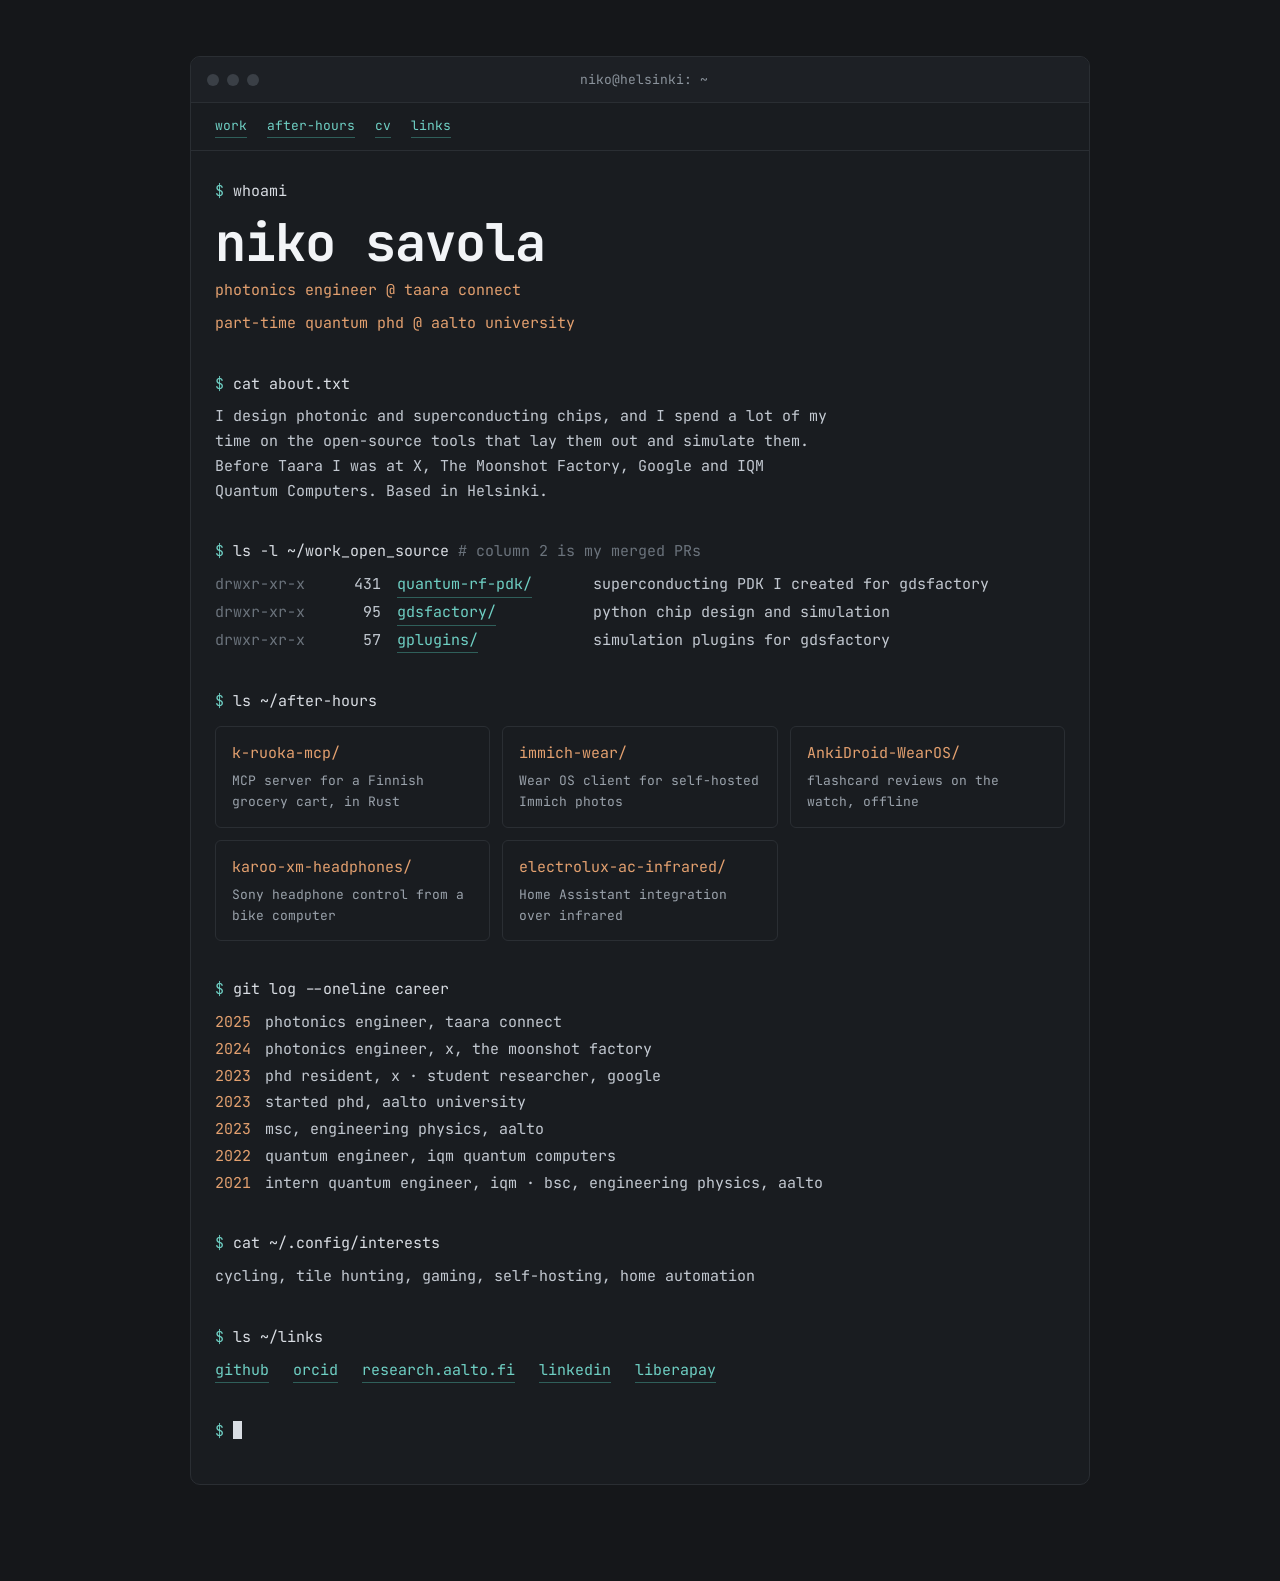
==== index.html @ ed04311d "Trim work list to top three open-source repos" ====
<!doctype html>
<html lang="en">
<head>
<meta charset="utf-8">
<meta name="viewport" content="width=device-width, initial-scale=1">
<title>Niko Savola</title>
<meta name="description" content="Photonics engineer at Taara Connect and part-time quantum PhD researcher at Aalto University. Open-source chip design tools, Wear OS apps and Home Assistant integrations.">
<meta name="theme-color" content="#15171a">
<link rel="preconnect" href="https://fonts.googleapis.com">
<link rel="preconnect" href="https://fonts.gstatic.com" crossorigin>
<link rel="stylesheet" href="https://fonts.googleapis.com/css2?family=JetBrains+Mono:wght@400;500;700&display=swap">
<style>
:root {
  --bg: #15171a; --window: #191c20; --bar: #1d2025; --line: #2a2e33;
  --fg: #d9dde3; --text: #c3c9d1; --head: #f2f4f7; --mute: #8b939c; --dim: #6b737c; --sub: #9aa2ab;
  --prompt: #6fd0c4; --dir: #e3a06f;
  color-scheme: dark;
}
* { box-sizing: border-box; }
body {
  margin: 0; background: var(--bg); color: var(--fg);
  font: 15px/1.65 "JetBrains Mono", ui-monospace, SFMono-Regular, Menlo, Consolas, monospace;
  padding: 56px max(16px, env(safe-area-inset-right)) 96px max(16px, env(safe-area-inset-left));
}
a { color: var(--prompt); text-decoration: none; border-bottom: 1px solid #2f5f5a; }
a:hover { color: #a6ece3; border-bottom-color: var(--prompt); }
a:focus-visible { outline: 2px solid var(--prompt); outline-offset: 2px; }
.window { max-width: 900px; margin: 0 auto; border: 1px solid var(--line); border-radius: 10px; overflow: hidden; background: var(--window); }
.titlebar { display: flex; align-items: center; gap: 8px; padding: 12px 16px; border-bottom: 1px solid var(--line); background: var(--bar); }
.dot { width: 12px; height: 12px; border-radius: 50%; background: #3a3f46; }
.titlebar span:last-child { flex: 1; text-align: center; color: var(--mute); font-size: 13px; margin-right: 52px; }
nav { display: flex; flex-wrap: wrap; gap: 4px 20px; padding: 12px 24px; border-bottom: 1px solid var(--line); font-size: 13px; }
main { padding: 28px 24px 40px; display: flex; flex-direction: column; gap: 36px; }
section { display: flex; flex-direction: column; gap: 8px; }
.ps { color: var(--prompt); }
.comment { color: var(--dim); }
h1 { margin: 4px 0 0; font-size: clamp(36px, 8vw, 52px); line-height: 1.05; font-weight: 700; letter-spacing: -0.02em; color: var(--head); }
.role { color: var(--dir); }
p { margin: 0; max-width: 68ch; color: var(--text); }
.scroll { overflow-x: auto; }
.ls-l { display: grid; grid-template-columns: 110px 40px 180px minmax(240px, 1fr); column-gap: 16px; row-gap: 2px; min-width: 620px; color: var(--text); }
.ls-l .perm { color: var(--dim); }
.ls-l .n { text-align: right; }
.ls-l a { justify-self: start; }
.cards { display: grid; grid-template-columns: repeat(auto-fill, minmax(250px, 1fr)); gap: 12px; margin-top: 4px; }
.cards a { display: flex; flex-direction: column; gap: 4px; padding: 14px 16px; border: 1px solid var(--line); border-radius: 6px; color: var(--fg); }
.cards a:hover { border-color: #3d4a4a; background: #1c2024; }
.cards b { font-weight: 400; color: var(--dir); }
.cards small { font-size: 13px; color: var(--sub); }
.log { display: flex; flex-direction: column; gap: 2px; color: var(--text); }
.log span { color: var(--dir); margin-right: 1.5ch; }
.links { display: flex; flex-wrap: wrap; gap: 8px 24px; }
.cursor { display: inline-block; width: 9px; height: 18px; background: var(--fg); vertical-align: -3px; animation: blink 1.1s steps(1) infinite; }
@keyframes blink { 50% { opacity: 0; } }
@media (prefers-reduced-motion: reduce) { .cursor { animation: none; } }
@media (max-width: 520px) { body { padding-top: 16px; } main { padding: 20px 16px 32px; } nav { padding: 12px 16px; } }
</style>
</head>
<body>
<div class="window">
  <div class="titlebar"><span class="dot"></span><span class="dot"></span><span class="dot"></span><span>niko@helsinki: ~</span></div>
  <nav aria-label="Sections"><a href="#work">work</a><a href="#after-hours">after-hours</a><a href="#cv">cv</a><a href="#links">links</a></nav>
  <main>
    <section>
      <div><span class="ps">$</span> whoami</div>
      <h1>niko savola</h1>
      <div class="role">photonics engineer @ taara connect</div>
      <div class="role">part-time quantum phd @ aalto university</div>
    </section>

    <section>
      <div><span class="ps">$</span> cat about.txt</div>
      <p>I design photonic and superconducting chips, and I spend a lot of my time on the open-source tools that lay them out and simulate them. Before Taara I was at X, The Moonshot Factory, Google and IQM Quantum Computers. Based in Helsinki.</p>
    </section>

    <section id="work">
      <div><span class="ps">$</span> ls -l ~/work_open_source <span class="comment"># column 2 is my merged PRs</span></div>
      <div class="scroll">
        <div class="ls-l">
          <span class="perm">drwxr-xr-x</span><span class="n">431</span><a href="https://github.com/gdsfactory/quantum-rf-pdk">quantum-rf-pdk/</a><span>superconducting PDK I created for gdsfactory</span>
          <span class="perm">drwxr-xr-x</span><span class="n">95</span><a href="https://github.com/gdsfactory/gdsfactory">gdsfactory/</a><span>python chip design and simulation</span>
          <span class="perm">drwxr-xr-x</span><span class="n">57</span><a href="https://github.com/gdsfactory/gplugins">gplugins/</a><span>simulation plugins for gdsfactory</span>
        </div>
      </div>
    </section>

    <section id="after-hours">
      <div><span class="ps">$</span> ls ~/after-hours</div>
      <div class="cards">
        <a href="https://github.com/nikosavola/k-ruoka-mcp"><b>k-ruoka-mcp/</b><small>MCP server for a Finnish grocery cart, in Rust</small></a>
        <a href="https://github.com/nikosavola/immich-wear"><b>immich-wear/</b><small>Wear OS client for self-hosted Immich photos</small></a>
        <a href="https://github.com/nikosavola/AnkiDroid-WearOS"><b>AnkiDroid-WearOS/</b><small>flashcard reviews on the watch, offline</small></a>
        <a href="https://github.com/nikosavola/karoo-xm-headphones"><b>karoo-xm-headphones/</b><small>Sony headphone control from a bike computer</small></a>
        <a href="https://github.com/nikosavola/electrolux-ac-infrared"><b>electrolux-ac-infrared/</b><small>Home Assistant integration over infrared</small></a>
      </div>
    </section>

    <section id="cv">
      <div><span class="ps">$</span> git log --oneline career</div>
      <div class="log">
        <div><span>2025</span>photonics engineer, taara connect</div>
        <div><span>2024</span>photonics engineer, x, the moonshot factory</div>
        <div><span>2023</span>phd resident, x · student researcher, google</div>
        <div><span>2023</span>started phd, aalto university</div>
        <div><span>2023</span>msc, engineering physics, aalto</div>
        <div><span>2022</span>quantum engineer, iqm quantum computers</div>
        <div><span>2021</span>intern quantum engineer, iqm · bsc, engineering physics, aalto</div>
      </div>
    </section>

    <section>
      <div><span class="ps">$</span> cat ~/.config/interests</div>
      <p>cycling, tile hunting, gaming, self-hosting, home automation</p>
    </section>

    <section id="links">
      <div><span class="ps">$</span> ls ~/links</div>
      <div class="links">
        <a href="https://github.com/nikosavola">github</a>
        <a href="https://orcid.org/0000-0002-8036-4984">orcid</a>
        <a href="https://research.aalto.fi/en/persons/niko-savola/">research.aalto.fi</a>
        <a href="https://linkedin.com/in/nikosavola">linkedin</a>
        <a href="https://liberapay.com/nikosavola">liberapay</a>
      </div>
    </section>

    <div><span class="ps">$</span> <span class="cursor" aria-hidden="true"></span></div>
  </main>
</div>
</body>
</html>
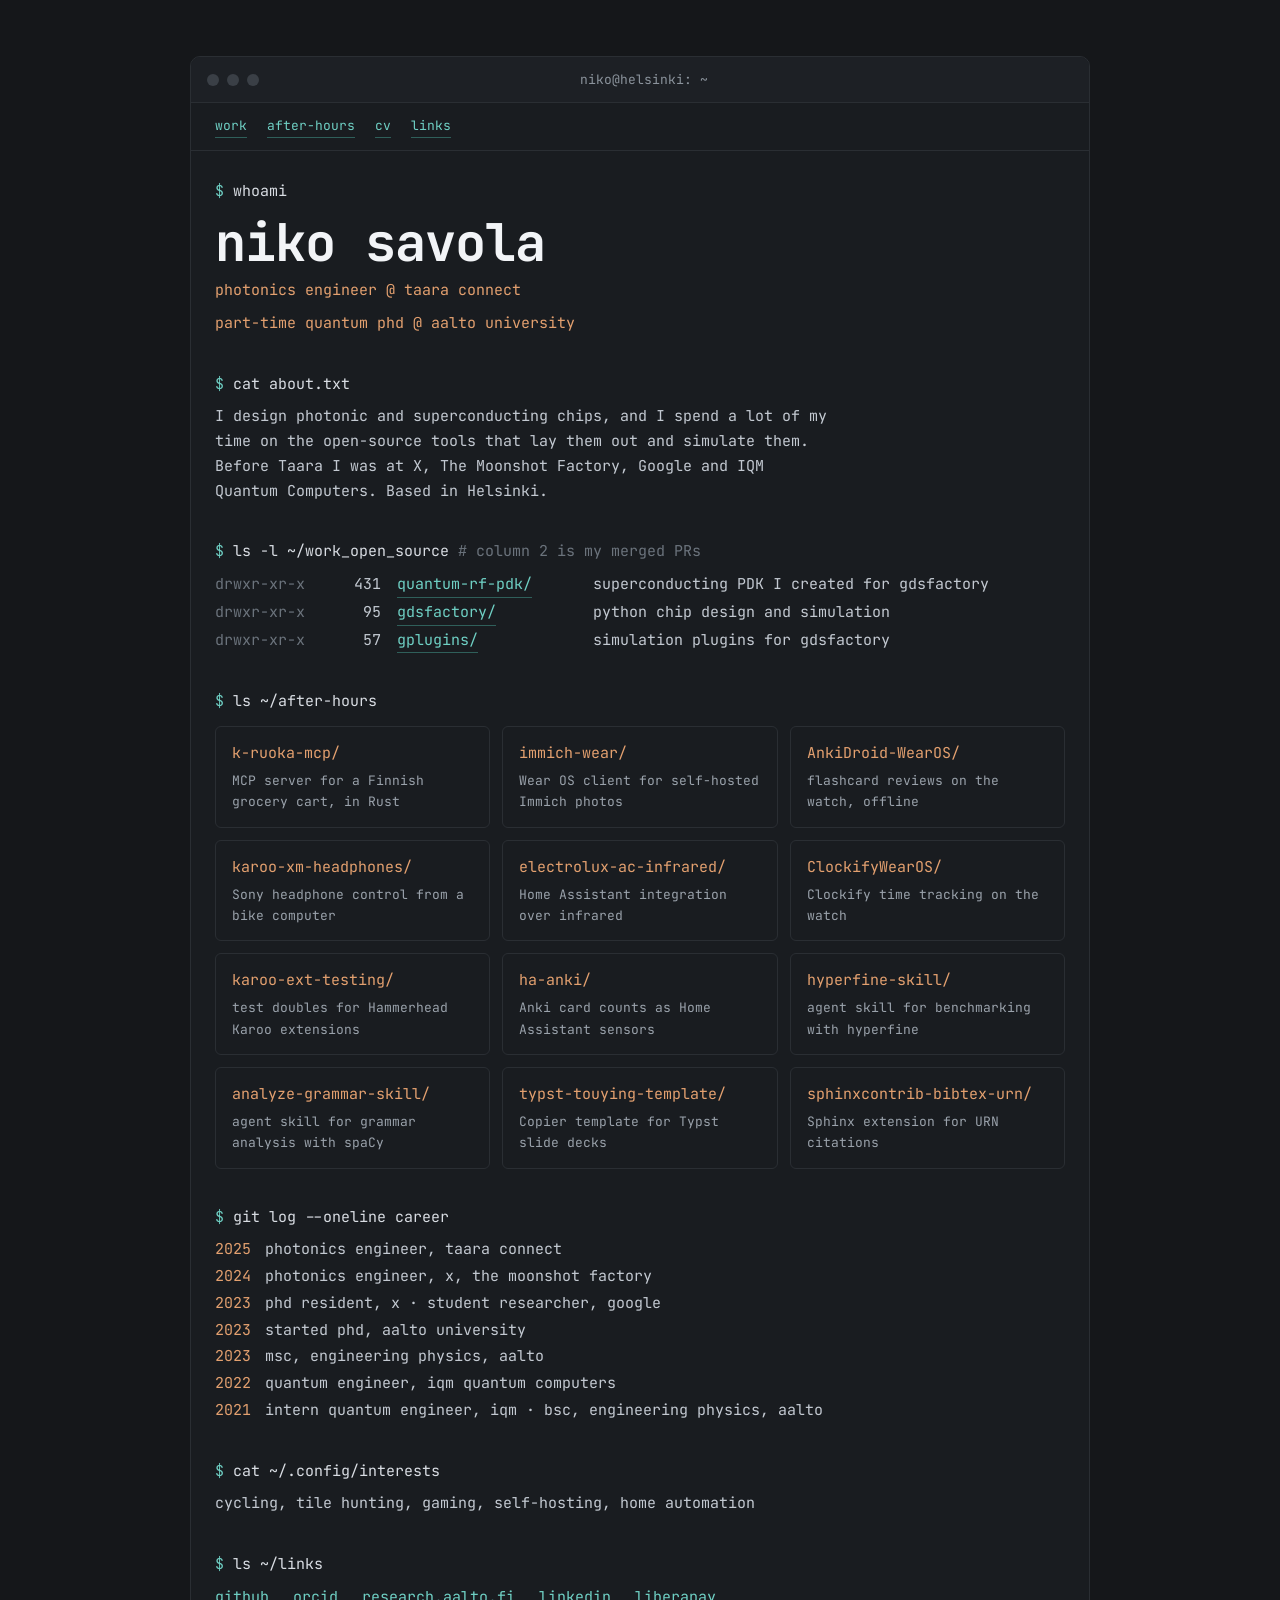
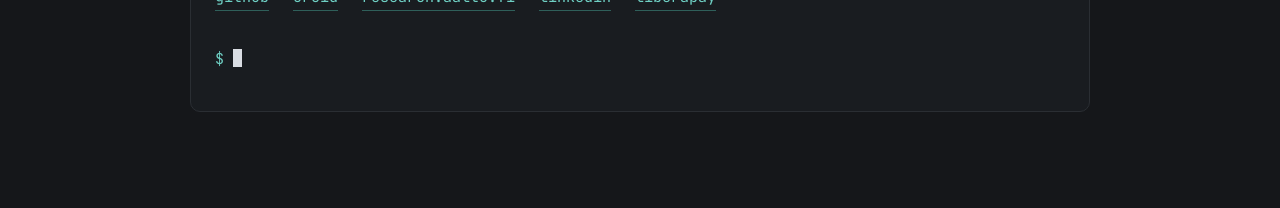
==== commit 96f1866b: "Add more after-hours projects" ====
--- a/index.html
+++ b/index.html
@@ -92,6 +92,13 @@
         <a href="https://github.com/nikosavola/AnkiDroid-WearOS"><b>AnkiDroid-WearOS/</b><small>flashcard reviews on the watch, offline</small></a>
         <a href="https://github.com/nikosavola/karoo-xm-headphones"><b>karoo-xm-headphones/</b><small>Sony headphone control from a bike computer</small></a>
         <a href="https://github.com/nikosavola/electrolux-ac-infrared"><b>electrolux-ac-infrared/</b><small>Home Assistant integration over infrared</small></a>
+        <a href="https://github.com/nikosavola/ClockifyWearOS"><b>ClockifyWearOS/</b><small>Clockify time tracking on the watch</small></a>
+        <a href="https://github.com/nikosavola/karoo-ext-testing"><b>karoo-ext-testing/</b><small>test doubles for Hammerhead Karoo extensions</small></a>
+        <a href="https://github.com/nikosavola/ha-anki"><b>ha-anki/</b><small>Anki card counts as Home Assistant sensors</small></a>
+        <a href="https://github.com/nikosavola/hyperfine-skill"><b>hyperfine-skill/</b><small>agent skill for benchmarking with hyperfine</small></a>
+        <a href="https://github.com/nikosavola/analyze-grammar-skill"><b>analyze-grammar-skill/</b><small>agent skill for grammar analysis with spaCy</small></a>
+        <a href="https://github.com/nikosavola/typst-touying-template"><b>typst-touying-template/</b><small>Copier template for Typst slide decks</small></a>
+        <a href="https://github.com/nikosavola/sphinxcontrib-bibtex-urn"><b>sphinxcontrib-bibtex-urn/</b><small>Sphinx extension for URN citations</small></a>
       </div>
     </section>
 
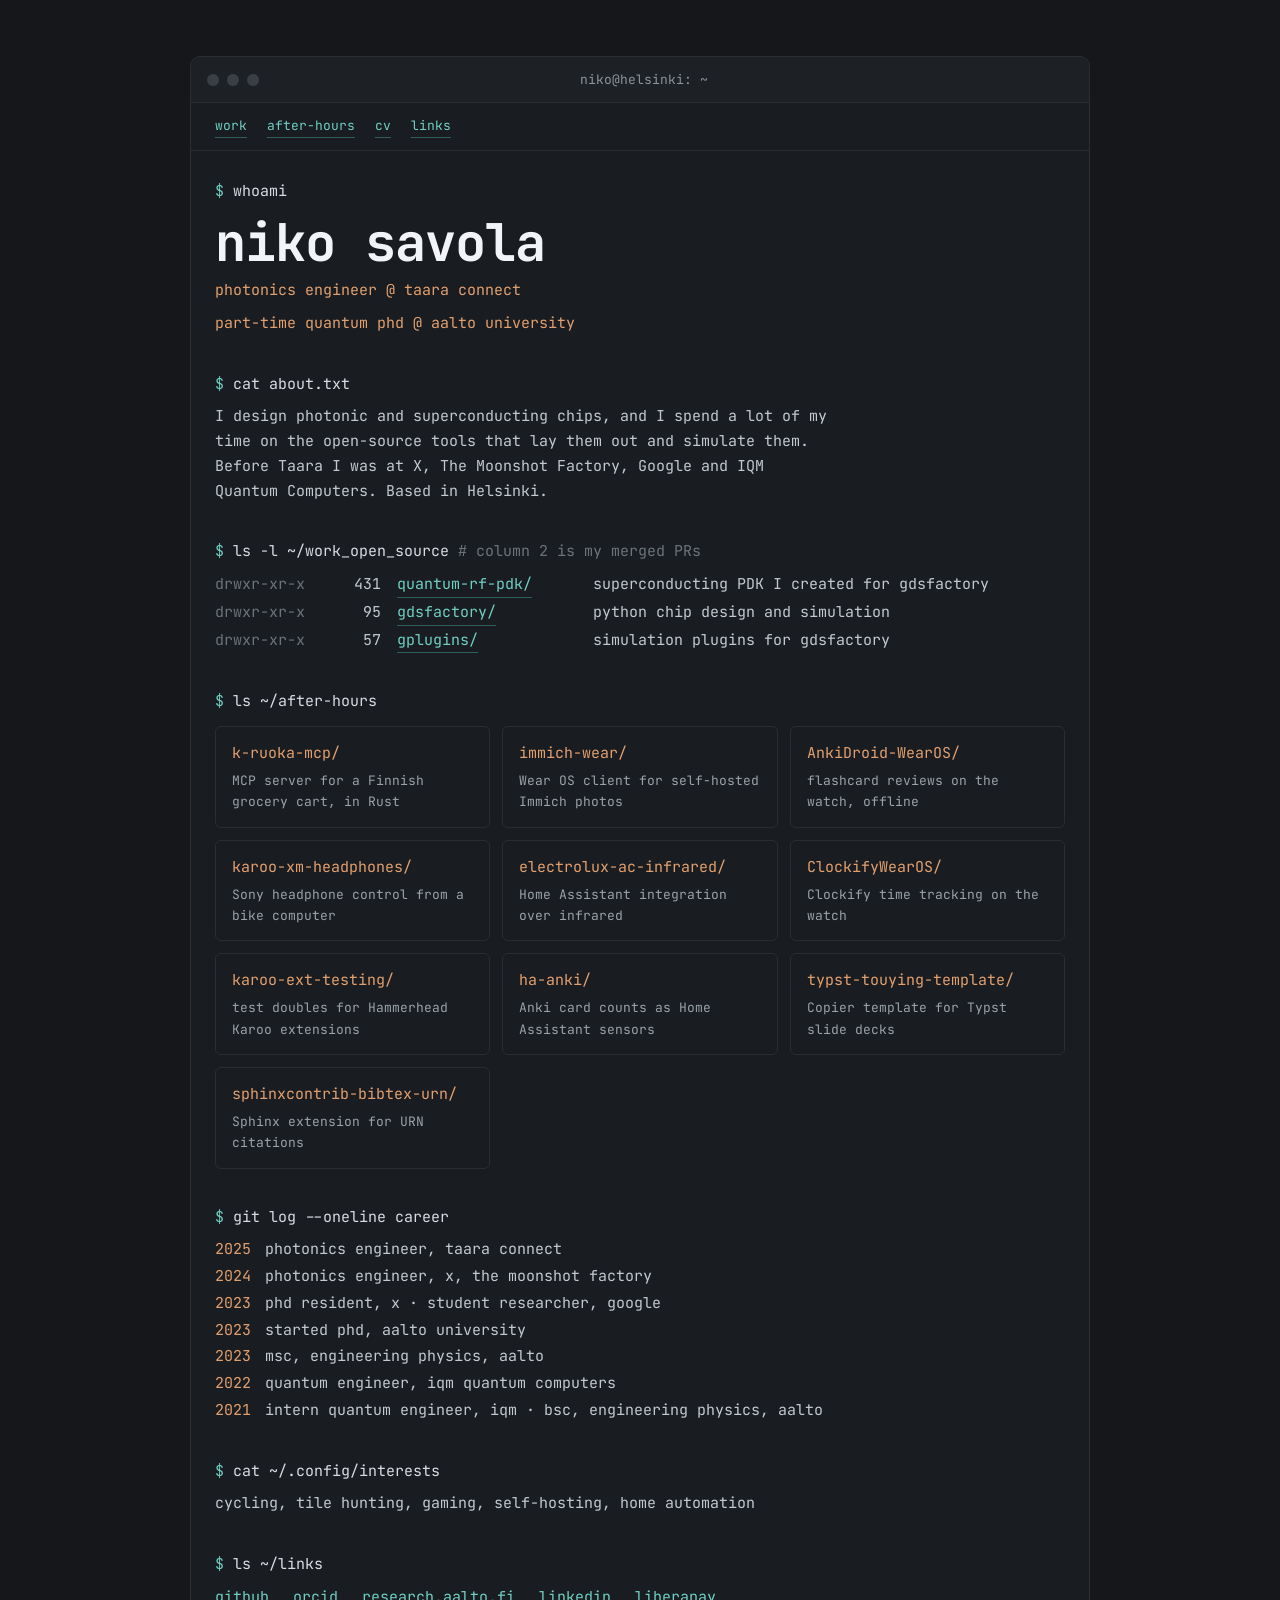
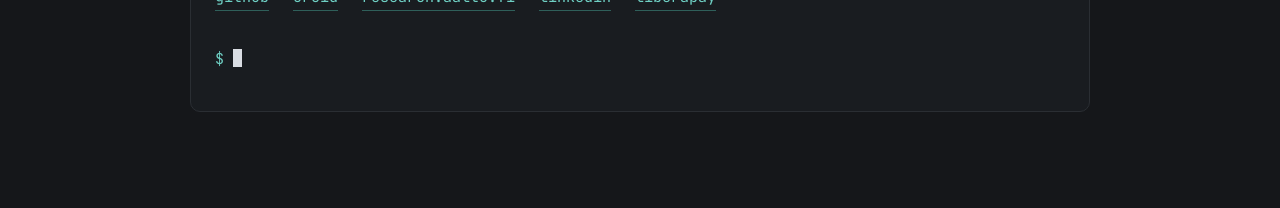
==== commit 77f7fb8a: "Remove agent skills from after-hours list" ====
--- a/index.html
+++ b/index.html
@@ -95,8 +95,6 @@
         <a href="https://github.com/nikosavola/ClockifyWearOS"><b>ClockifyWearOS/</b><small>Clockify time tracking on the watch</small></a>
         <a href="https://github.com/nikosavola/karoo-ext-testing"><b>karoo-ext-testing/</b><small>test doubles for Hammerhead Karoo extensions</small></a>
         <a href="https://github.com/nikosavola/ha-anki"><b>ha-anki/</b><small>Anki card counts as Home Assistant sensors</small></a>
-        <a href="https://github.com/nikosavola/hyperfine-skill"><b>hyperfine-skill/</b><small>agent skill for benchmarking with hyperfine</small></a>
-        <a href="https://github.com/nikosavola/analyze-grammar-skill"><b>analyze-grammar-skill/</b><small>agent skill for grammar analysis with spaCy</small></a>
         <a href="https://github.com/nikosavola/typst-touying-template"><b>typst-touying-template/</b><small>Copier template for Typst slide decks</small></a>
         <a href="https://github.com/nikosavola/sphinxcontrib-bibtex-urn"><b>sphinxcontrib-bibtex-urn/</b><small>Sphinx extension for URN citations</small></a>
       </div>
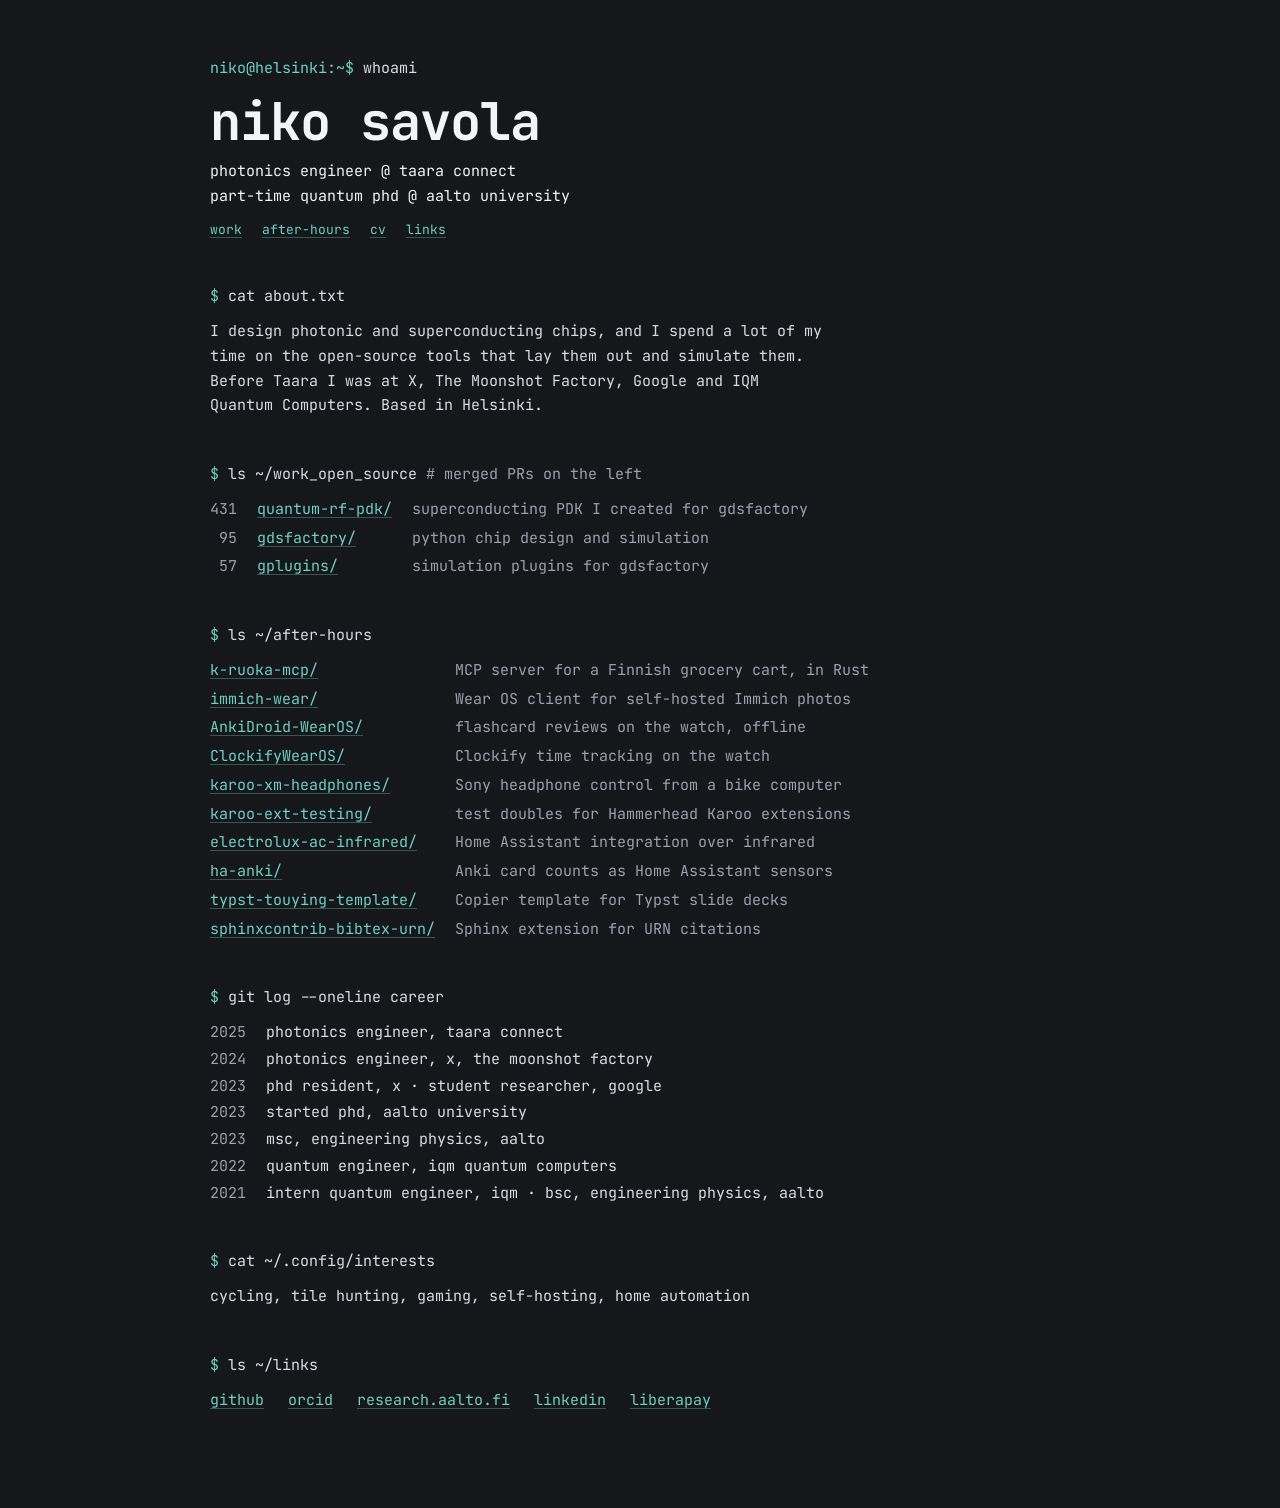
==== commit 65d7f5fc: "Remove boxes, fake chrome and motion from home page" ====
--- a/index.html
+++ b/index.html
@@ -8,129 +8,117 @@
 <meta name="theme-color" content="#15171a">
 <link rel="preconnect" href="https://fonts.googleapis.com">
 <link rel="preconnect" href="https://fonts.gstatic.com" crossorigin>
-<link rel="stylesheet" href="https://fonts.googleapis.com/css2?family=JetBrains+Mono:wght@400;500;700&display=swap">
+<link rel="stylesheet" href="https://fonts.googleapis.com/css2?family=JetBrains+Mono:wght@400;700&display=swap">
 <style>
+/* One accent (teal) means "prompt or link". Everything else is grey or white. */
 :root {
-  --bg: #15171a; --window: #191c20; --bar: #1d2025; --line: #2a2e33;
-  --fg: #d9dde3; --text: #c3c9d1; --head: #f2f4f7; --mute: #8b939c; --dim: #6b737c; --sub: #9aa2ab;
-  --prompt: #6fd0c4; --dir: #e3a06f;
+  --bg: #15171a;
+  --head: #f2f4f7; --text: #d9dde3; --mute: #9aa2ab;
+  --accent: #6fd0c4; --accent-hover: #a6ece3;
   color-scheme: dark;
 }
 * { box-sizing: border-box; }
 body {
-  margin: 0; background: var(--bg); color: var(--fg);
+  margin: 0; background: var(--bg); color: var(--text);
   font: 15px/1.65 "JetBrains Mono", ui-monospace, SFMono-Regular, Menlo, Consolas, monospace;
   padding: 56px max(16px, env(safe-area-inset-right)) 96px max(16px, env(safe-area-inset-left));
 }
-a { color: var(--prompt); text-decoration: none; border-bottom: 1px solid #2f5f5a; }
-a:hover { color: #a6ece3; border-bottom-color: var(--prompt); }
-a:focus-visible { outline: 2px solid var(--prompt); outline-offset: 2px; }
-.window { max-width: 900px; margin: 0 auto; border: 1px solid var(--line); border-radius: 10px; overflow: hidden; background: var(--window); }
-.titlebar { display: flex; align-items: center; gap: 8px; padding: 12px 16px; border-bottom: 1px solid var(--line); background: var(--bar); }
-.dot { width: 12px; height: 12px; border-radius: 50%; background: #3a3f46; }
-.titlebar span:last-child { flex: 1; text-align: center; color: var(--mute); font-size: 13px; margin-right: 52px; }
-nav { display: flex; flex-wrap: wrap; gap: 4px 20px; padding: 12px 24px; border-bottom: 1px solid var(--line); font-size: 13px; }
-main { padding: 28px 24px 40px; display: flex; flex-direction: column; gap: 36px; }
-section { display: flex; flex-direction: column; gap: 8px; }
-.ps { color: var(--prompt); }
-.comment { color: var(--dim); }
+a { color: var(--accent); text-decoration: underline; text-decoration-color: rgba(111, 208, 196, 0.35); text-underline-offset: 3px; }
+a:hover { color: var(--accent-hover); text-decoration-color: currentColor; }
+a:focus-visible { outline: 2px solid var(--accent); outline-offset: 2px; }
+main { max-width: 860px; margin: 0 auto; display: flex; flex-direction: column; gap: 44px; }
+section { display: flex; flex-direction: column; gap: 10px; }
+nav { display: flex; flex-wrap: wrap; gap: 4px 20px; font-size: 13px; }
+.ps { color: var(--accent); }
+.note { color: var(--mute); }
 h1 { margin: 4px 0 0; font-size: clamp(36px, 8vw, 52px); line-height: 1.05; font-weight: 700; letter-spacing: -0.02em; color: var(--head); }
-.role { color: var(--dir); }
-p { margin: 0; max-width: 68ch; color: var(--text); }
+.roles { color: var(--head); }
+p { margin: 0; max-width: 68ch; }
 .scroll { overflow-x: auto; }
-.ls-l { display: grid; grid-template-columns: 110px 40px 180px minmax(240px, 1fr); column-gap: 16px; row-gap: 2px; min-width: 620px; color: var(--text); }
-.ls-l .perm { color: var(--dim); }
-.ls-l .n { text-align: right; }
-.ls-l a { justify-self: start; }
-.cards { display: grid; grid-template-columns: repeat(auto-fill, minmax(250px, 1fr)); gap: 12px; margin-top: 4px; }
-.cards a { display: flex; flex-direction: column; gap: 4px; padding: 14px 16px; border: 1px solid var(--line); border-radius: 6px; color: var(--fg); }
-.cards a:hover { border-color: #3d4a4a; background: #1c2024; }
-.cards b { font-weight: 400; color: var(--dir); }
-.cards small { font-size: 13px; color: var(--sub); }
-.log { display: flex; flex-direction: column; gap: 2px; color: var(--text); }
-.log span { color: var(--dir); margin-right: 1.5ch; }
+.list { display: grid; grid-template-columns: max-content max-content 1fr; column-gap: 20px; row-gap: 4px; min-width: 560px; }
+.list .n { text-align: right; color: var(--mute); }
+.list .d { color: var(--mute); }
+.list.repos { grid-template-columns: max-content 1fr; min-width: 0; }
+.log { display: grid; grid-template-columns: max-content 1fr; column-gap: 20px; row-gap: 2px; }
+.log .y { color: var(--mute); }
 .links { display: flex; flex-wrap: wrap; gap: 8px 24px; }
-.cursor { display: inline-block; width: 9px; height: 18px; background: var(--fg); vertical-align: -3px; animation: blink 1.1s steps(1) infinite; }
-@keyframes blink { 50% { opacity: 0; } }
-@media (prefers-reduced-motion: reduce) { .cursor { animation: none; } }
-@media (max-width: 520px) { body { padding-top: 16px; } main { padding: 20px 16px 32px; } nav { padding: 12px 16px; } }
+@media (max-width: 640px) {
+  body { padding-top: 24px; }
+  .list { min-width: 0; }
+  .list.repos { grid-template-columns: 1fr; row-gap: 0; }
+  .list.repos .d { margin-bottom: 8px; }
+}
 </style>
 </head>
 <body>
-<div class="window">
-  <div class="titlebar"><span class="dot"></span><span class="dot"></span><span class="dot"></span><span>niko@helsinki: ~</span></div>
-  <nav aria-label="Sections"><a href="#work">work</a><a href="#after-hours">after-hours</a><a href="#cv">cv</a><a href="#links">links</a></nav>
-  <main>
-    <section>
-      <div><span class="ps">$</span> whoami</div>
-      <h1>niko savola</h1>
-      <div class="role">photonics engineer @ taara connect</div>
-      <div class="role">part-time quantum phd @ aalto university</div>
-    </section>
+<main>
+  <section>
+    <div><span class="ps">niko@helsinki:~$</span> whoami</div>
+    <h1>niko savola</h1>
+    <div class="roles">photonics engineer @ taara connect<br>part-time quantum phd @ aalto university</div>
+    <nav aria-label="Sections"><a href="#work">work</a><a href="#after-hours">after-hours</a><a href="#cv">cv</a><a href="#links">links</a></nav>
+  </section>
 
-    <section>
-      <div><span class="ps">$</span> cat about.txt</div>
-      <p>I design photonic and superconducting chips, and I spend a lot of my time on the open-source tools that lay them out and simulate them. Before Taara I was at X, The Moonshot Factory, Google and IQM Quantum Computers. Based in Helsinki.</p>
-    </section>
+  <section>
+    <div><span class="ps">$</span> cat about.txt</div>
+    <p>I design photonic and superconducting chips, and I spend a lot of my time on the open-source tools that lay them out and simulate them. Before Taara I was at X, The Moonshot Factory, Google and IQM Quantum Computers. Based in Helsinki.</p>
+  </section>
 
-    <section id="work">
-      <div><span class="ps">$</span> ls -l ~/work_open_source <span class="comment"># column 2 is my merged PRs</span></div>
-      <div class="scroll">
-        <div class="ls-l">
-          <span class="perm">drwxr-xr-x</span><span class="n">431</span><a href="https://github.com/gdsfactory/quantum-rf-pdk">quantum-rf-pdk/</a><span>superconducting PDK I created for gdsfactory</span>
-          <span class="perm">drwxr-xr-x</span><span class="n">95</span><a href="https://github.com/gdsfactory/gdsfactory">gdsfactory/</a><span>python chip design and simulation</span>
-          <span class="perm">drwxr-xr-x</span><span class="n">57</span><a href="https://github.com/gdsfactory/gplugins">gplugins/</a><span>simulation plugins for gdsfactory</span>
-        </div>
+  <section id="work">
+    <div><span class="ps">$</span> ls ~/work_open_source <span class="note"># merged PRs on the left</span></div>
+    <div class="scroll">
+      <div class="list">
+        <span class="n">431</span><a href="https://github.com/gdsfactory/quantum-rf-pdk">quantum-rf-pdk/</a><span class="d">superconducting PDK I created for gdsfactory</span>
+        <span class="n">95</span><a href="https://github.com/gdsfactory/gdsfactory">gdsfactory/</a><span class="d">python chip design and simulation</span>
+        <span class="n">57</span><a href="https://github.com/gdsfactory/gplugins">gplugins/</a><span class="d">simulation plugins for gdsfactory</span>
       </div>
-    </section>
+    </div>
+  </section>
 
-    <section id="after-hours">
-      <div><span class="ps">$</span> ls ~/after-hours</div>
-      <div class="cards">
-        <a href="https://github.com/nikosavola/k-ruoka-mcp"><b>k-ruoka-mcp/</b><small>MCP server for a Finnish grocery cart, in Rust</small></a>
-        <a href="https://github.com/nikosavola/immich-wear"><b>immich-wear/</b><small>Wear OS client for self-hosted Immich photos</small></a>
-        <a href="https://github.com/nikosavola/AnkiDroid-WearOS"><b>AnkiDroid-WearOS/</b><small>flashcard reviews on the watch, offline</small></a>
-        <a href="https://github.com/nikosavola/karoo-xm-headphones"><b>karoo-xm-headphones/</b><small>Sony headphone control from a bike computer</small></a>
-        <a href="https://github.com/nikosavola/electrolux-ac-infrared"><b>electrolux-ac-infrared/</b><small>Home Assistant integration over infrared</small></a>
-        <a href="https://github.com/nikosavola/ClockifyWearOS"><b>ClockifyWearOS/</b><small>Clockify time tracking on the watch</small></a>
-        <a href="https://github.com/nikosavola/karoo-ext-testing"><b>karoo-ext-testing/</b><small>test doubles for Hammerhead Karoo extensions</small></a>
-        <a href="https://github.com/nikosavola/ha-anki"><b>ha-anki/</b><small>Anki card counts as Home Assistant sensors</small></a>
-        <a href="https://github.com/nikosavola/typst-touying-template"><b>typst-touying-template/</b><small>Copier template for Typst slide decks</small></a>
-        <a href="https://github.com/nikosavola/sphinxcontrib-bibtex-urn"><b>sphinxcontrib-bibtex-urn/</b><small>Sphinx extension for URN citations</small></a>
-      </div>
-    </section>
+  <section id="after-hours">
+    <div><span class="ps">$</span> ls ~/after-hours</div>
+    <div class="list repos">
+      <a href="https://github.com/nikosavola/k-ruoka-mcp">k-ruoka-mcp/</a><span class="d">MCP server for a Finnish grocery cart, in Rust</span>
+      <a href="https://github.com/nikosavola/immich-wear">immich-wear/</a><span class="d">Wear OS client for self-hosted Immich photos</span>
+      <a href="https://github.com/nikosavola/AnkiDroid-WearOS">AnkiDroid-WearOS/</a><span class="d">flashcard reviews on the watch, offline</span>
+      <a href="https://github.com/nikosavola/ClockifyWearOS">ClockifyWearOS/</a><span class="d">Clockify time tracking on the watch</span>
+      <a href="https://github.com/nikosavola/karoo-xm-headphones">karoo-xm-headphones/</a><span class="d">Sony headphone control from a bike computer</span>
+      <a href="https://github.com/nikosavola/karoo-ext-testing">karoo-ext-testing/</a><span class="d">test doubles for Hammerhead Karoo extensions</span>
+      <a href="https://github.com/nikosavola/electrolux-ac-infrared">electrolux-ac-infrared/</a><span class="d">Home Assistant integration over infrared</span>
+      <a href="https://github.com/nikosavola/ha-anki">ha-anki/</a><span class="d">Anki card counts as Home Assistant sensors</span>
+      <a href="https://github.com/nikosavola/typst-touying-template">typst-touying-template/</a><span class="d">Copier template for Typst slide decks</span>
+      <a href="https://github.com/nikosavola/sphinxcontrib-bibtex-urn">sphinxcontrib-bibtex-urn/</a><span class="d">Sphinx extension for URN citations</span>
+    </div>
+  </section>
 
-    <section id="cv">
-      <div><span class="ps">$</span> git log --oneline career</div>
-      <div class="log">
-        <div><span>2025</span>photonics engineer, taara connect</div>
-        <div><span>2024</span>photonics engineer, x, the moonshot factory</div>
-        <div><span>2023</span>phd resident, x · student researcher, google</div>
-        <div><span>2023</span>started phd, aalto university</div>
-        <div><span>2023</span>msc, engineering physics, aalto</div>
-        <div><span>2022</span>quantum engineer, iqm quantum computers</div>
-        <div><span>2021</span>intern quantum engineer, iqm · bsc, engineering physics, aalto</div>
-      </div>
-    </section>
+  <section id="cv">
+    <div><span class="ps">$</span> git log --oneline career</div>
+    <div class="log">
+      <span class="y">2025</span><span>photonics engineer, taara connect</span>
+      <span class="y">2024</span><span>photonics engineer, x, the moonshot factory</span>
+      <span class="y">2023</span><span>phd resident, x · student researcher, google</span>
+      <span class="y">2023</span><span>started phd, aalto university</span>
+      <span class="y">2023</span><span>msc, engineering physics, aalto</span>
+      <span class="y">2022</span><span>quantum engineer, iqm quantum computers</span>
+      <span class="y">2021</span><span>intern quantum engineer, iqm · bsc, engineering physics, aalto</span>
+    </div>
+  </section>
 
-    <section>
-      <div><span class="ps">$</span> cat ~/.config/interests</div>
-      <p>cycling, tile hunting, gaming, self-hosting, home automation</p>
-    </section>
+  <section>
+    <div><span class="ps">$</span> cat ~/.config/interests</div>
+    <p>cycling, tile hunting, gaming, self-hosting, home automation</p>
+  </section>
 
-    <section id="links">
-      <div><span class="ps">$</span> ls ~/links</div>
-      <div class="links">
-        <a href="https://github.com/nikosavola">github</a>
-        <a href="https://orcid.org/0000-0002-8036-4984">orcid</a>
-        <a href="https://research.aalto.fi/en/persons/niko-savola/">research.aalto.fi</a>
-        <a href="https://linkedin.com/in/nikosavola">linkedin</a>
-        <a href="https://liberapay.com/nikosavola">liberapay</a>
-      </div>
-    </section>
-
-    <div><span class="ps">$</span> <span class="cursor" aria-hidden="true"></span></div>
-  </main>
-</div>
+  <section id="links">
+    <div><span class="ps">$</span> ls ~/links</div>
+    <div class="links">
+      <a href="https://github.com/nikosavola">github</a>
+      <a href="https://orcid.org/0000-0002-8036-4984">orcid</a>
+      <a href="https://research.aalto.fi/en/persons/niko-savola/">research.aalto.fi</a>
+      <a href="https://linkedin.com/in/nikosavola">linkedin</a>
+      <a href="https://liberapay.com/nikosavola">liberapay</a>
+    </div>
+  </section>
+</main>
 </body>
 </html>
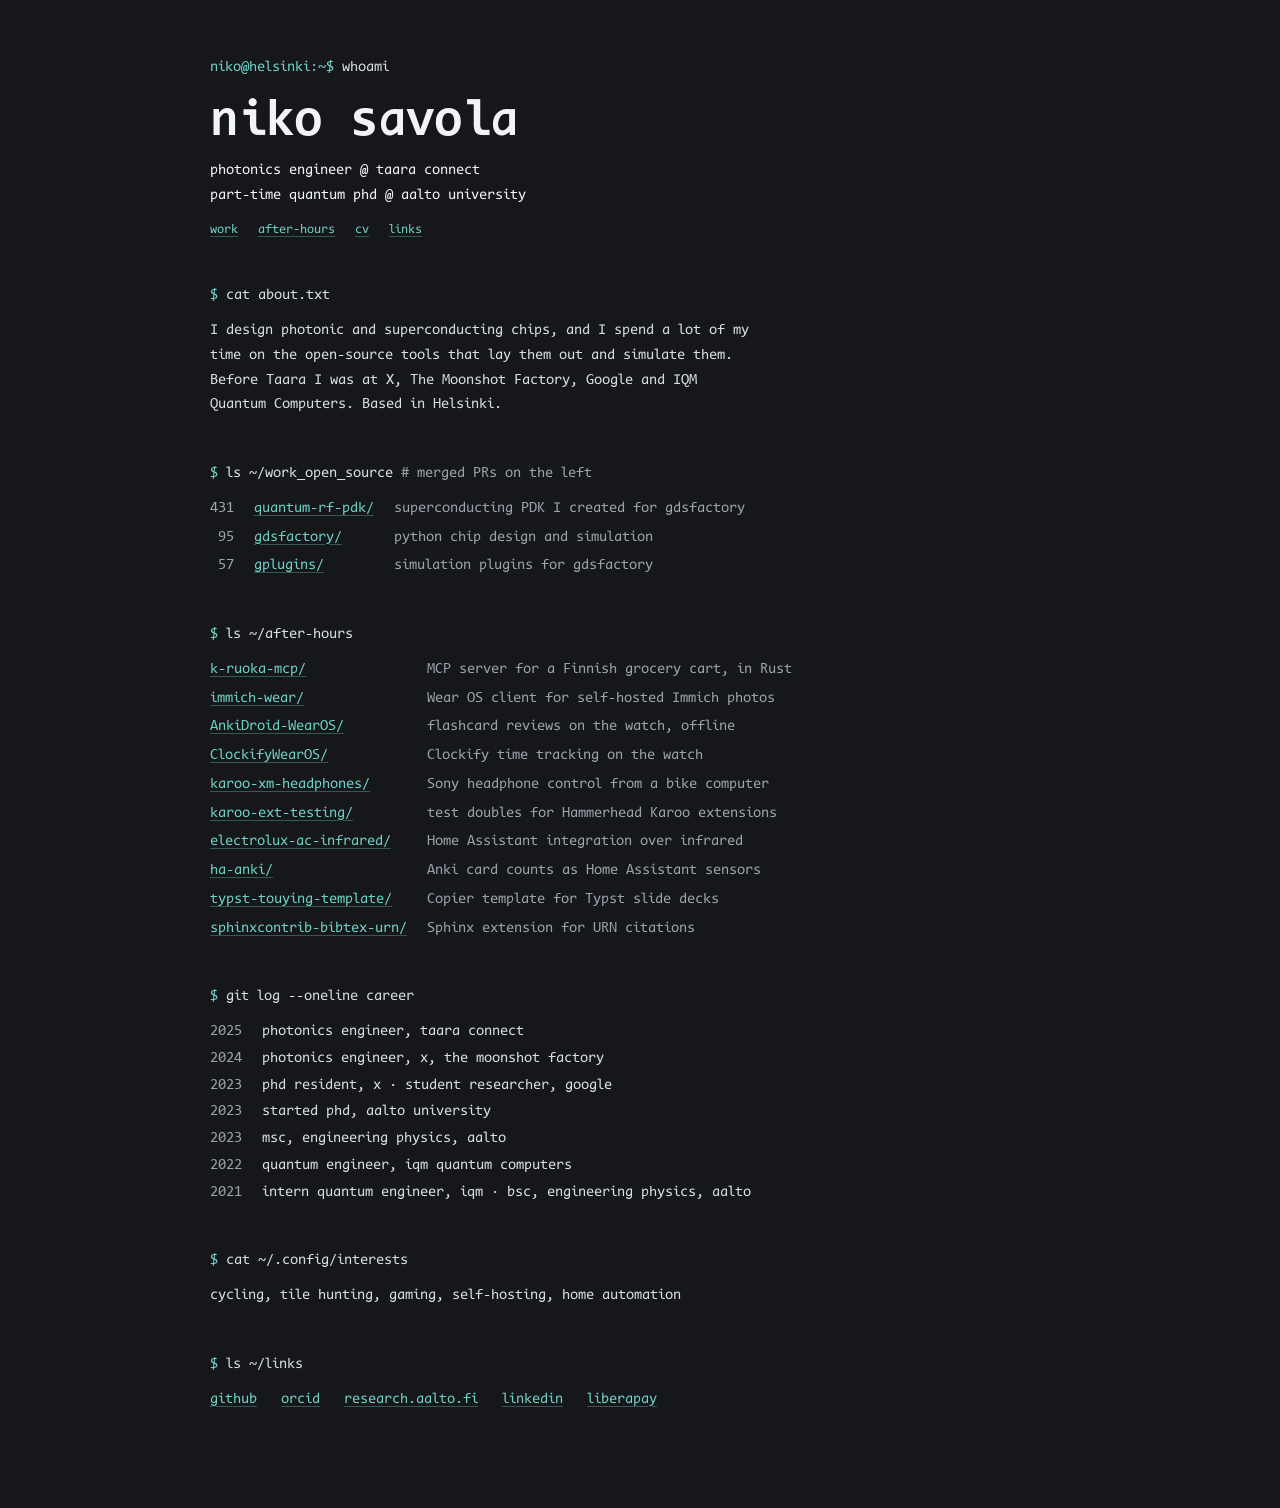
==== commit 5de1574b: "Use self-hosted Code New Roman to match kitty font" ====
--- a/index.html
+++ b/index.html
@@ -6,10 +6,11 @@
 <title>Niko Savola</title>
 <meta name="description" content="Photonics engineer at Taara Connect and part-time quantum PhD researcher at Aalto University. Open-source chip design tools, Wear OS apps and Home Assistant integrations.">
 <meta name="theme-color" content="#15171a">
-<link rel="preconnect" href="https://fonts.googleapis.com">
-<link rel="preconnect" href="https://fonts.gstatic.com" crossorigin>
-<link rel="stylesheet" href="https://fonts.googleapis.com/css2?family=JetBrains+Mono:wght@400;700&display=swap">
+<link rel="preload" href="fonts/CodeNewRoman-Regular.woff2" as="font" type="font/woff2" crossorigin>
 <style>
+/* Code New Roman is not on Google Fonts, so it is self-hosted (latin subset, OFL). */
+@font-face { font-family: "Code New Roman"; font-weight: 400; font-display: swap; src: url("fonts/CodeNewRoman-Regular.woff2") format("woff2"); }
+@font-face { font-family: "Code New Roman"; font-weight: 700; font-display: swap; src: url("fonts/CodeNewRoman-Bold.woff2") format("woff2"); }
 /* One accent (teal) means "prompt or link". Everything else is grey or white. */
 :root {
   --bg: #15171a;
@@ -20,7 +21,7 @@
 * { box-sizing: border-box; }
 body {
   margin: 0; background: var(--bg); color: var(--text);
-  font: 15px/1.65 "JetBrains Mono", ui-monospace, SFMono-Regular, Menlo, Consolas, monospace;
+  font: 15px/1.65 "Code New Roman", ui-monospace, SFMono-Regular, Menlo, Consolas, monospace;
   padding: 56px max(16px, env(safe-area-inset-right)) 96px max(16px, env(safe-area-inset-left));
 }
 a { color: var(--accent); text-decoration: underline; text-decoration-color: rgba(111, 208, 196, 0.35); text-underline-offset: 3px; }
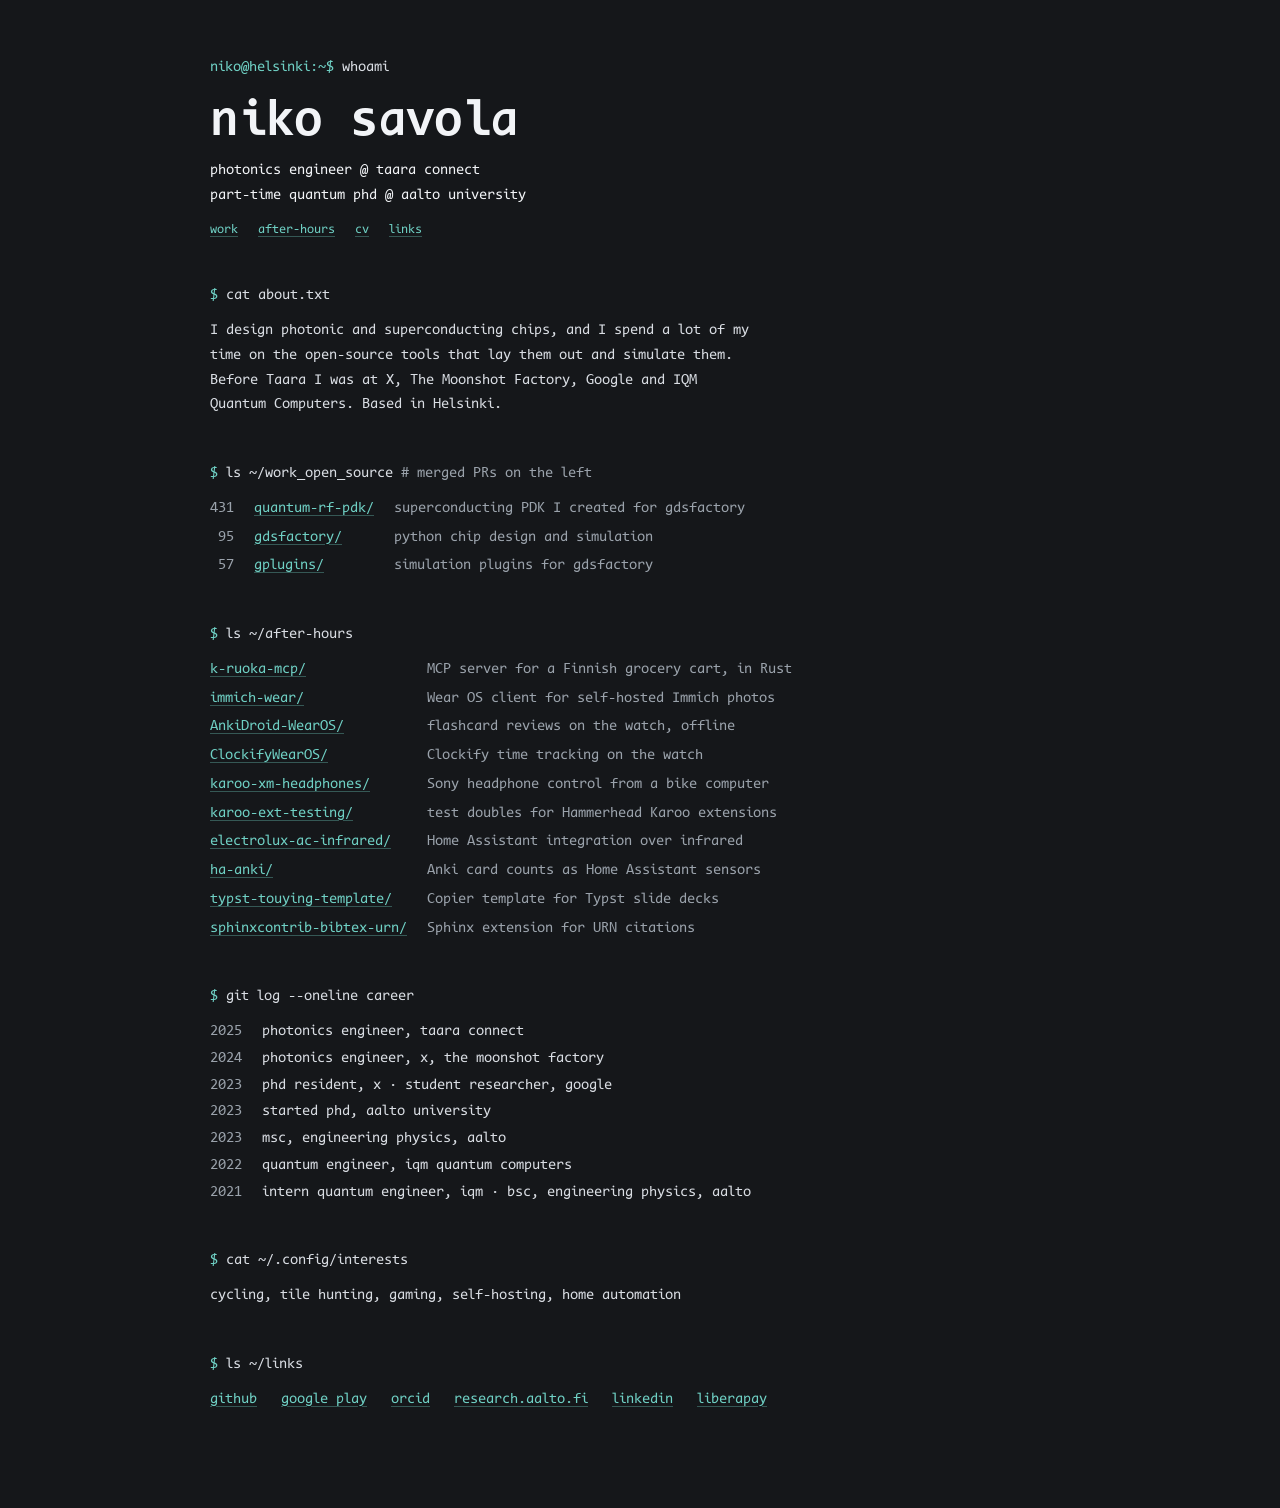
==== commit 01d60903: "Add Google Play developer link" ====
--- a/index.html
+++ b/index.html
@@ -114,6 +114,7 @@
     <div><span class="ps">$</span> ls ~/links</div>
     <div class="links">
       <a href="https://github.com/nikosavola">github</a>
+      <a href="https://play.google.com/store/apps/dev?id=5341684173980499428">google play</a>
       <a href="https://orcid.org/0000-0002-8036-4984">orcid</a>
       <a href="https://research.aalto.fi/en/persons/niko-savola/">research.aalto.fi</a>
       <a href="https://linkedin.com/in/nikosavola">linkedin</a>
